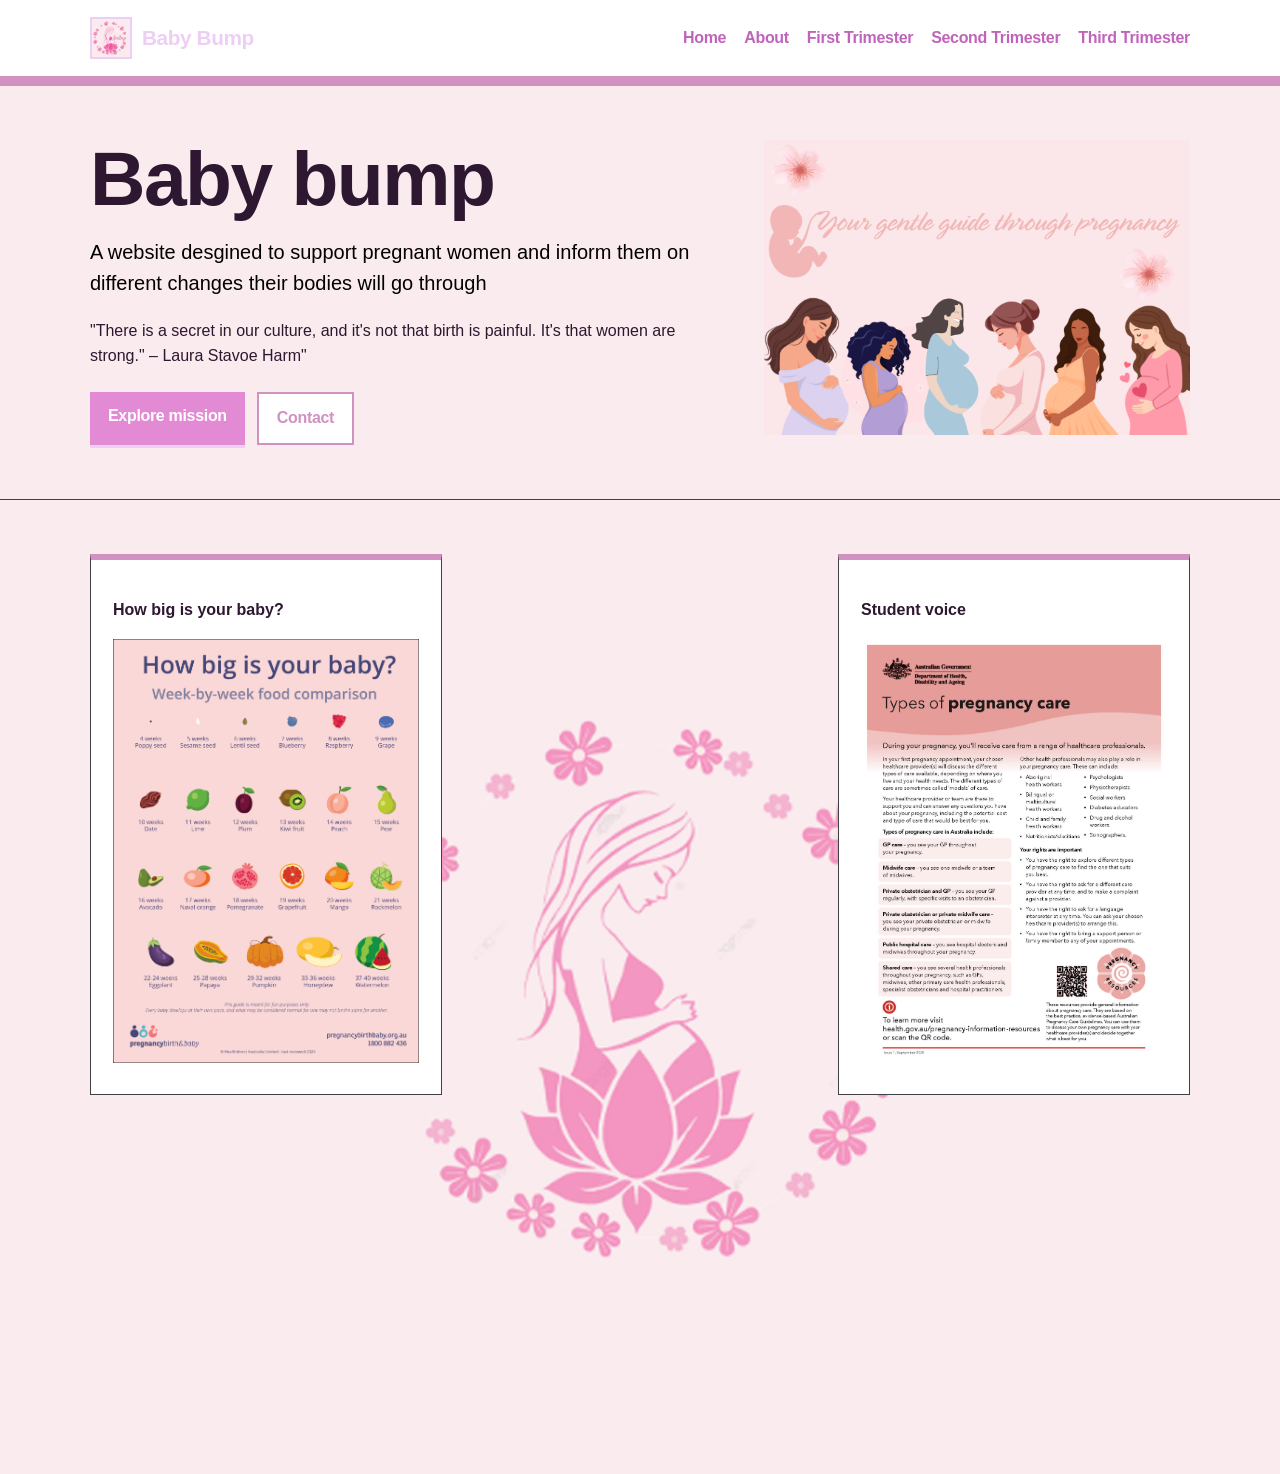
==== docs/index.html @ 951c9b13 "Add files via upload" ====
<!DOCTYPE html>
<html lang="en">
  <head>
    <meta charset="UTF-8">
    <meta name="viewport" content="width=device-width, initial-scale=1.0">
    <title>Home | Field Notes</title>
    <link rel="stylesheet" href="css/style.css">
  </head>
  <body>
    
    <header class="site-header">
      <div class="container">
        <nav class="navbar" aria-label="Main navigation">
          <a class="logo" href="index.html">
            <img src="assets/images/bump.png" alt="Baby Bump logo">
            <span>Baby Bump</span>
          </a>
          <button class="menu-toggle" type="button" aria-expanded="false">Menu</button>
          <ul class="nav-links">
            <li>
                <a href="index.html">Home</a>
            </li>
            <li>
              <a href="about.html">About</a>
            </li>
        
            <li>
              <a href="student-1.html">First Trimester</a>
            </li>
            <li>
              <a href="student-2.html">Second Trimester</a>
            </li>
            <li>
              <a href="student-3.html">Third Trimester</a>
            </li>

              
        
        </nav>
      </div>
    </header>



    <main>
      <section class="hero">
        <div class="container hero-layout">
          <div>
            <h1>Baby bump</h1>
            <p class="lead" style="color: rgb(0, 0, 0);"> A website desgined to support pregnant women and inform them on different changes their bodies will go through 
              <p>"There is a secret in our culture, and it's not that birth is painful. It's that women are strong." – Laura Stavoe Harm"</li>
            </p>
            <div class="button-row">
              <a class="button" href="about.html">Explore mission</a>
              <a class="button secondary" href="contact.html">Contact</a>
            </div>
          </div>
          <div><img src="assets/images/gentle.png" alt="Field Notes logo" style="width: 100%; height: 100%;"></div>
        </div>
      </section>
      <section class="section" style="background: url('assets/images/bg.png') no-repeat center / cover;">
        <div class="container">
          
          <div class="grid">
            <article class="card">
              <p><strong>How big is your baby?</strong></p>              
              <img src="assets/images/food.png">
            </article>
            <div></div>
            <article class="card">
              <p><strong>Student voice</strong></p>              
              <img src="assets/images/idk.jpg">
            </article>
        </div>
        <br>
        <div class="container two-column" style="height: 300px;">
        </div>
      </section>
    </main>
          <script src="js/script.js">
          </script>
        </body>
      </html>
---- docs/css/style.css ----
:root { --primary-colour: #d192c1; --secondary-colour: #38bdf8; --background-colour: #FAEBEE; --text-colour: #2E1730; --card-colour: #2E1730; --border-colour: #3f3f46; --muted-colour: #d4d4d8; --border-radius: 2px; --section-padding: 54px; --max-width: 1100px; --font-family: "Inter", "Segoe UI", Roboto, "Helvetica Neue", Arial, sans-serif; }
* { box-sizing: border-box; } body { margin: 0; font-family: var(--font-family); color: var(--text-colour); background: var(--background-colour); line-height: 1.55; } img { max-width: 100%; display: block; } a { color: var(--primary-colour); font-weight: 700; }
.service-bar { background: #EDCFF3; color: #df99ca; padding: 10px 0; font-weight: 700; }
.container { width: min(100% - 32px, var(--max-width)); margin: 0 auto; }
.site-header { border-bottom: 10px solid var(--primary-colour); background: #fff; } .navbar { min-height: 76px; display: flex; justify-content: space-between; align-items: center; gap: 24px; }
.logo { display: inline-flex; align-items: center; gap: 10px; color: #EDCFF3; text-decoration: none; font-size: 1.3rem; font-weight: 900; } .logo img { width: 42px; height: 42px; border: 2px solid #EDCFF3; object-fit: cover; }
.menu-toggle { display: none; border: 2px solid #dadada; background: #fff; padding: 8px 12px; font: inherit; font-weight: 900; }
.nav-links { display: flex; flex-wrap: wrap; gap: 18px; list-style: none; margin: 0; padding: 0; } .nav-links a { color: #c064bb; text-decoration: none; } .nav-links a:hover, .nav-links a:focus { text-decoration: underline; text-decoration-thickness: 3px; }
.hero, .section { padding: var(--section-padding) 0; } .hero { background: #FAEBEE; border-bottom: 1px solid var(--border-colour); }
.hero-layout, .two-column, .footer-grid { display: grid; grid-template-columns: 1.2fr .8fr; gap: 36px; align-items: start; }
h1, h2, h3, h4, h5, h6, .logo, .nav-links a, .button { font-family: var(--font-family); letter-spacing: -0.02em; } h1 { font-size: clamp(2.4rem, 7vw, 4.8rem); line-height: 1; margin: 0 0 18px; } h2 { font-size: clamp(1.7rem, 4vw, 2.7rem); line-height: 1.05; margin-top: 0; } .lead { font-size: 1.25rem; color: var(--muted-colour); max-width: 720px; }
.button-row { display: flex; flex-wrap: wrap; gap: 12px; margin-top: 24px; } .button { display: inline-block; background: #e28ad3; color: #fff; padding: 12px 18px; border: 0; box-shadow: 0 3px 0 #EDCFF3; text-decoration: none; font-weight: 900; cursor: pointer; } .button.secondary { background: #fff; color: var(--primary-colour); border: 2px solid var(--primary-colour); box-shadow: none; }
.grid { display: grid; grid-template-columns: repeat(3, 1fr); gap: 22px; } .product-grid { display: grid; grid-template-columns: repeat(4, 1fr); gap: 18px; }
.card, .highlight-box, .faq-item, .cart-summary { background: #fff; border: 1px solid var(--border-colour); border-top: 6px solid var(--primary-colour); padding: 22px; } .card h3 { margin-top: 0; }
.placeholder-box { min-height: 280px; border: 3px dashed var(--border-colour); background: linear-gradient(135deg, #2E1730, #2E1730); display: grid; place-items: center; text-align: center; padding: 24px; color: var(--muted-colour); font-weight: 700; }
.task-list { counter-reset: step; border-top: 1px solid var(--border-colour); } .task-list li { counter-increment: step; list-style: none; padding: 18px 0 18px 52px; border-bottom: 1px solid var(--border-colour); position: relative; } .task-list li::before { content: counter(step); position: absolute; left: 0; top: 18px; width: 34px; height: 34px; display: grid; place-items: center; background: var(--primary-colour); color: #fff; font-weight: 900; border-radius: 50%; }
.tag { display: inline-block; background: var(--secondary-colour); color: #EDCFF3; padding: 5px 10px; font-weight: 900; }
form { display: grid; gap: 12px; } label { font-weight: 900; } input, textarea, select { width: 100%; padding: 12px; border: 2px solid #EDCFF3; font: inherit; }
.site-footer { padding: 42px 0; background: #EDCFF3; color: #fff; } .site-footer a { color: #fff; } .site-footer ul { list-style: none; padding: 0; }
.cart-count { background: var(--secondary-colour); color: #EDCFF3; padding: 2px 7px; margin-left: 4px; }
@media (max-width: 880px) { .menu-toggle { display: inline-block; } .navbar { flex-wrap: wrap; padding: 14px 0; } .nav-links { display: none; width: 100%; flex-direction: column; align-items: flex-start; } .nav-links.is-open { display: flex; } .hero-layout, .two-column, .footer-grid, .grid, .product-grid { grid-template-columns: 1fr; } }
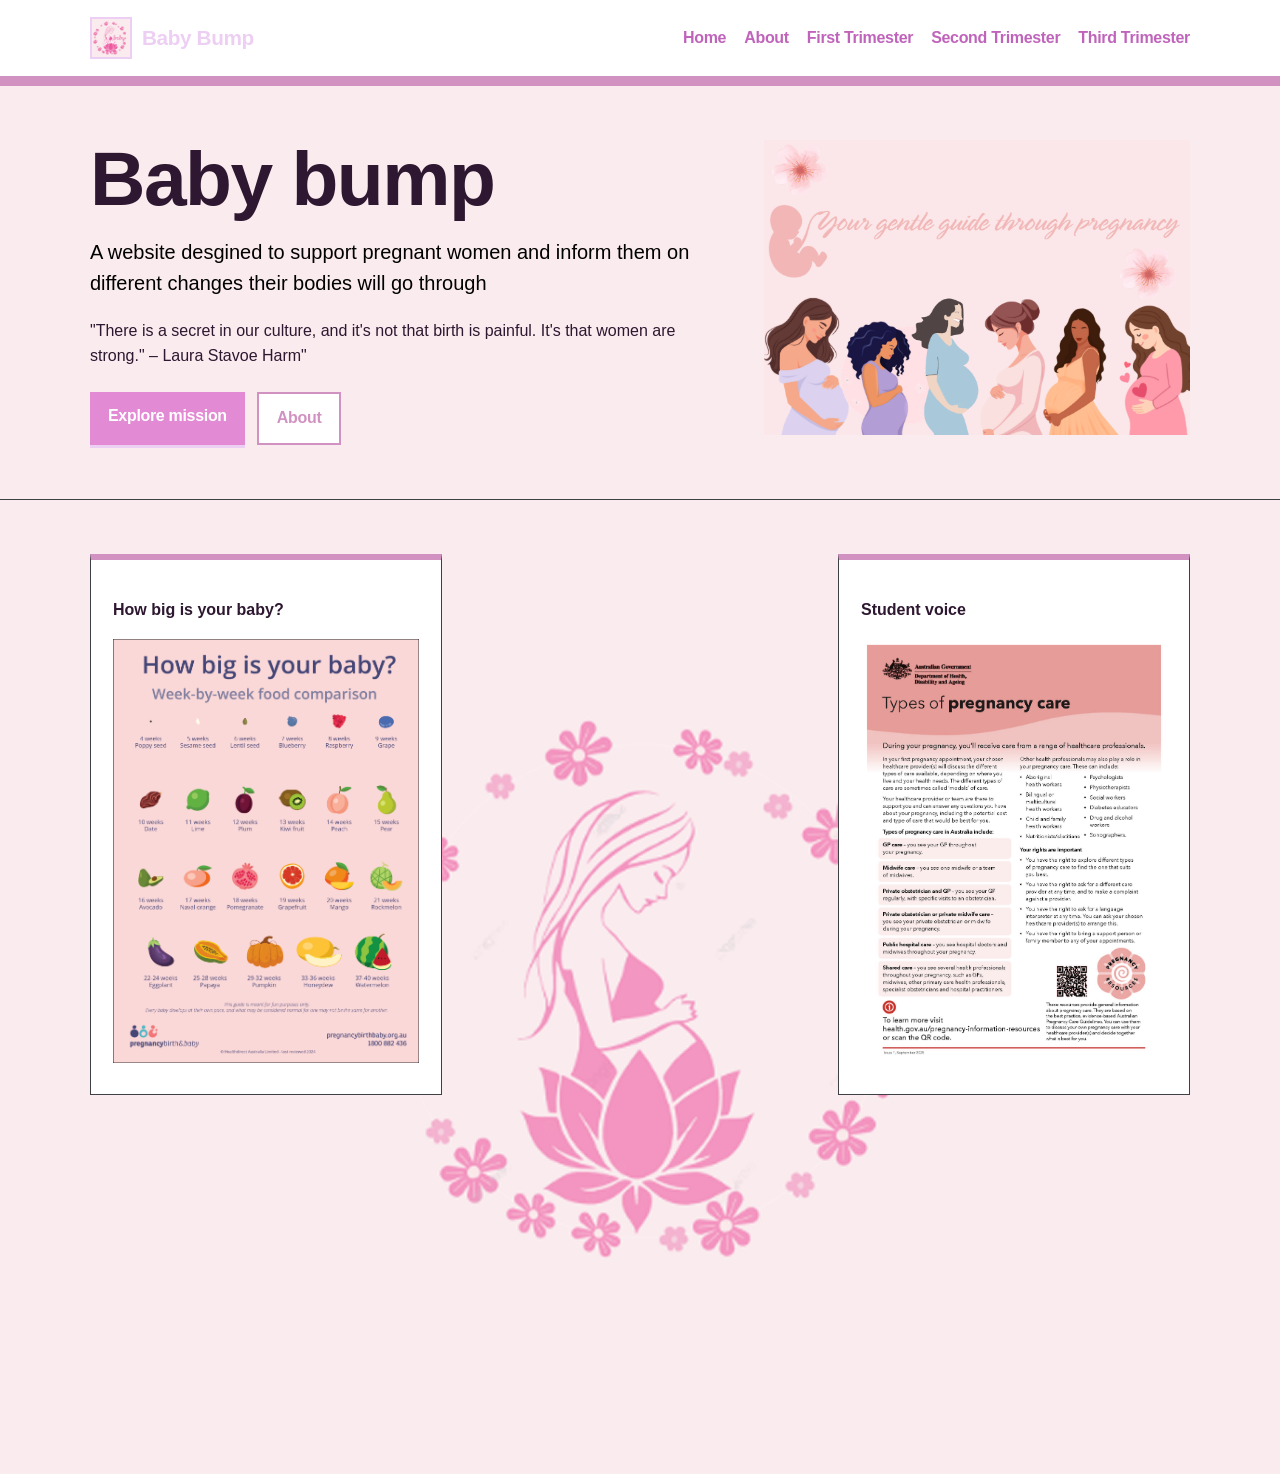
==== commit 1a5c6af2: "Update index.html" ====
--- a/docs/index.html
+++ b/docs/index.html
@@ -52,7 +52,7 @@
             </p>
             <div class="button-row">
               <a class="button" href="about.html">Explore mission</a>
-              <a class="button secondary" href="contact.html">Contact</a>
+              <a class="button secondary" href="about.html">About</a>
             </div>
           </div>
           <div><img src="assets/images/gentle.png" alt="Field Notes logo" style="width: 100%; height: 100%;"></div>
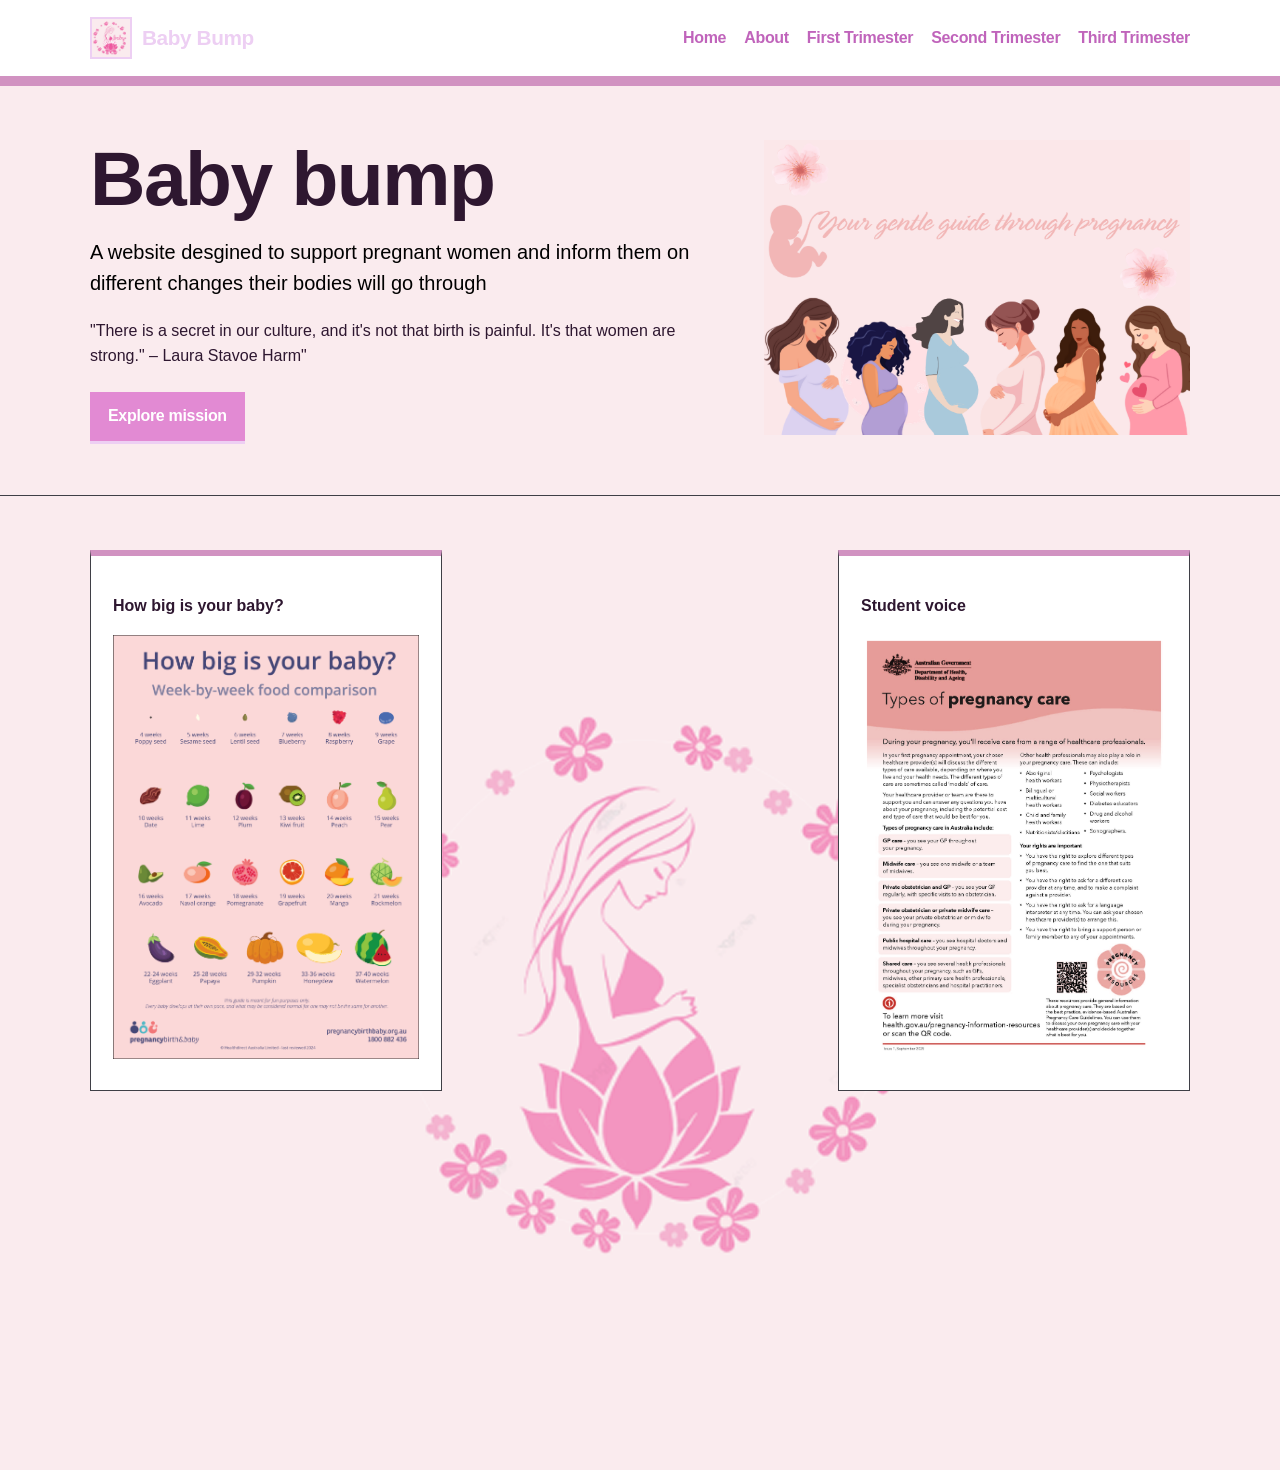
==== commit 90a8bcc3: "Update index.html" ====
--- a/docs/index.html
+++ b/docs/index.html
@@ -52,7 +52,6 @@
             </p>
             <div class="button-row">
               <a class="button" href="about.html">Explore mission</a>
-              <a class="button secondary" href="about.html">About</a>
             </div>
           </div>
           <div><img src="assets/images/gentle.png" alt="Field Notes logo" style="width: 100%; height: 100%;"></div>
